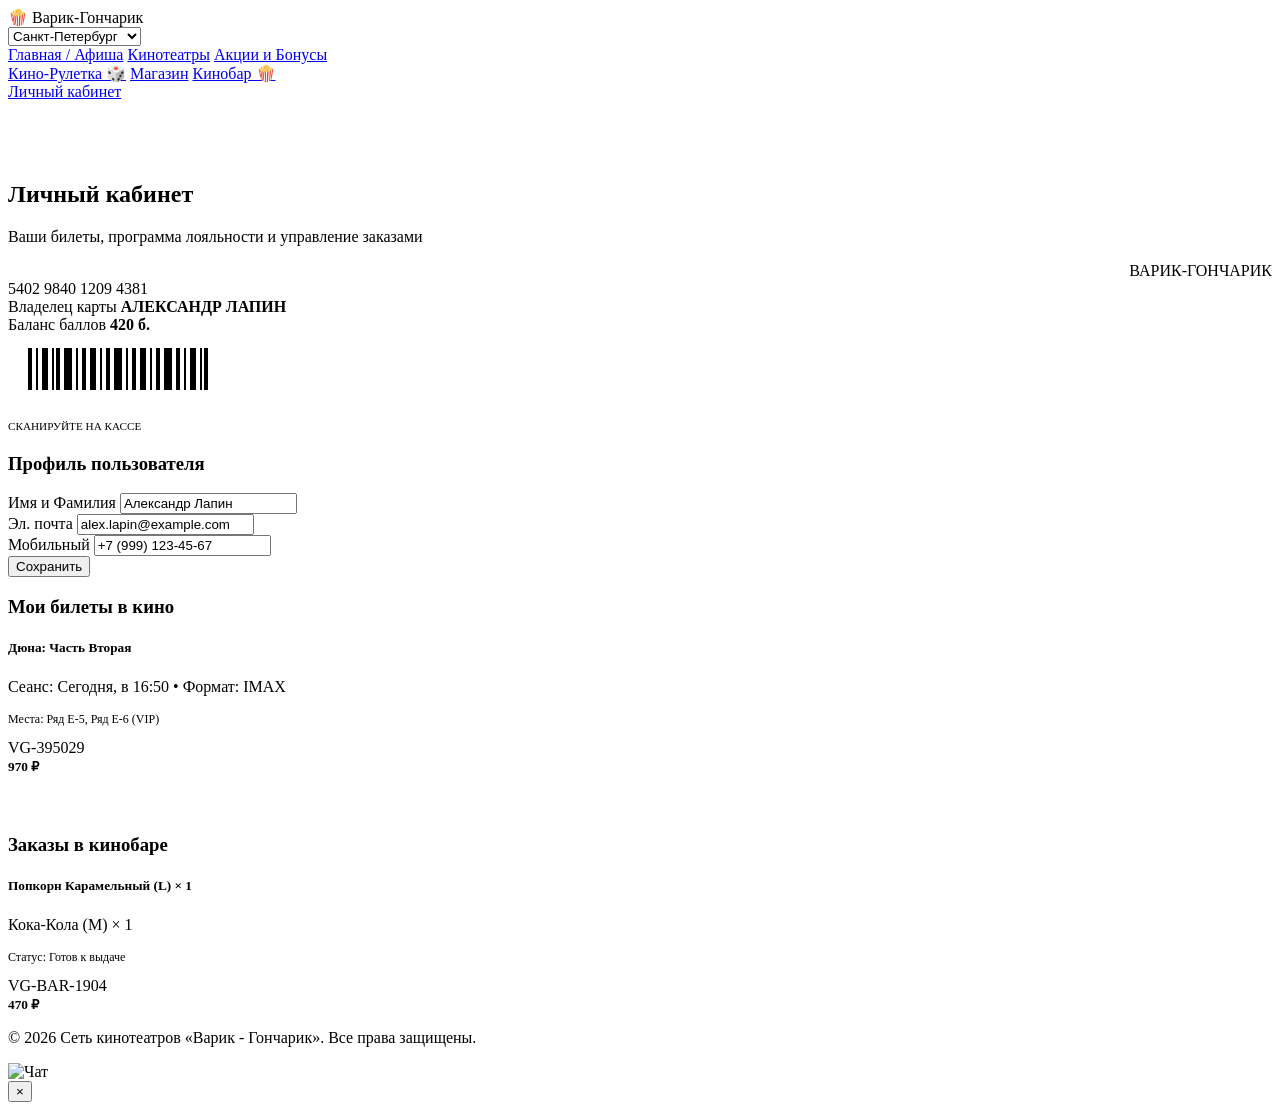
==== account.html @ 38de1945 "Add files via upload" ====
<!DOCTYPE html>
<html lang="ru">
<head>
    <meta charset="UTF-8">
    <meta name="viewport" content="width=device-width, initial-scale=1.0">
    <title>Личный Кабинет | Варик - Гончарик</title>
    <link rel="stylesheet" href="style.css">
</head>
<body>
    <header class="site-header">
        <div class="header-container">
            <div class="brand-block">
                <div class="logo" onclick="window.location.href='index.html'">🍿 Варик-Гончарик</div>
                <div class="city-selector">
                    <select id="citySelect">
                        <option value="spb">Санкт-Петербург</option>
                        <option value="msk">Москва</option>
                        <option value="perm">Пермь</option>
                        <option value="kazan">Казань</option>
                        <option value="krd">Краснодар</option>
                        <option value="sochi">Сочи</option>
                        <option value="nn">Нижний Новгород</option>
                        <option value="vlad">Владивосток</option>
                    </select>
                </div>
            </div>
            <nav class="main-navigation">
                <div class="nav-group base-infrastructure">
                    <a href="index.html" class="nav-link">Главная / Афиша</a>
                    <a href="cinemas.html" class="nav-link">Кинотеатры</a>
                    <a href="bonuses.html" class="nav-link">Акции и Бонусы</a>
                </div>
                <div class="nav-group unique-features">
                    <a href="roulette.html" class="nav-link highlight-link">Кино-Рулетка 🎲</a>
                    <a href="merch.html" class="nav-link">Магазин</a>
                    <a href="kinobar.html" class="nav-link">Кинобар 🍿</a>
                </div>
            </nav>
            <div class="user-profile-block">
                <a href="account.html" class="profile-btn">Личный кабинет</a>
            </div>
        </div>
    </header>

    <main class="content-wrapper" style="margin-top: 80px;">
        <section class="content-section">
            <div class="section-header">
                <h2>Личный кабинет</h2>
                <p>Ваши билеты, программа лояльности и управление заказами</p>
            </div>
            
            <div class="account-layout">
                <!-- Left Column: Loyalty Card and Profile Form -->
                <div class="account-sidebar-block">
                    <!-- 3D Card Loyalty -->
                    <div class="loyalty-card-wrapper" title="Наведите для оборота карты">
                        <div class="loyalty-card-inner">
                            <!-- Card Front -->
                            <div class="loyalty-card-front">
                                <div style="display: flex; justify-content: space-between; align-items: center; width: 100%;">
                                    <div class="loyalty-chip"></div>
                                    <span class="loyalty-brand">ВАРИК-ГОНЧАРИК</span>
                                </div>
                                <div class="loyalty-number">5402 9840 1209 4381</div>
                                <div class="loyalty-footer">
                                    <div class="loyalty-holder">
                                        <span>Владелец карты</span>
                                        <strong id="cardHolderLabel">АЛЕКСАНДР ЛАПИН</strong>
                                    </div>
                                    <div class="loyalty-balance">
                                        <span>Баланс баллов</span>
                                        <strong id="cardPointsLabel">420 б.</strong>
                                    </div>
                                </div>
                            </div>
                            
                            <!-- Card Back -->
                            <div class="loyalty-card-back">
                                <div style="background: white; padding: 10px; border-radius: 8px; margin-bottom: 8px;">
                                    <svg viewBox="0 0 100 25" width="200" height="50" xmlns="http://www.w3.org/2000/svg">
                                        <rect x="0" y="0" width="100" height="25" fill="#fff"/>
                                        <rect x="5" y="2" width="2" height="21" fill="#000"/>
                                        <rect x="9" y="2" width="1" height="21" fill="#000"/>
                                        <rect x="12" y="2" width="3" height="21" fill="#000"/>
                                        <rect x="17" y="2" width="1" height="21" fill="#000"/>
                                        <rect x="19" y="2" width="2" height="21" fill="#000"/>
                                        <rect x="23" y="2" width="4" height="21" fill="#000"/>
                                        <rect x="29" y="2" width="1" height="21" fill="#000"/>
                                        <rect x="32" y="2" width="2" height="21" fill="#000"/>
                                        <rect x="36" y="2" width="3" height="21" fill="#000"/>
                                        <rect x="41" y="2" width="1" height="21" fill="#000"/>
                                        <rect x="44" y="2" width="2" height="21" fill="#000"/>
                                        <rect x="48" y="2" width="4" height="21" fill="#000"/>
                                        <rect x="54" y="2" width="1" height="21" fill="#000"/>
                                        <rect x="57" y="2" width="2" height="21" fill="#000"/>
                                        <rect x="61" y="2" width="3" height="21" fill="#000"/>
                                        <rect x="66" y="2" width="1" height="21" fill="#000"/>
                                        <rect x="69" y="2" width="2" height="21" fill="#000"/>
                                        <rect x="73" y="2" width="4" height="21" fill="#000"/>
                                        <rect x="79" y="2" width="2" height="21" fill="#000"/>
                                        <rect x="83" y="2" width="1" height="21" fill="#000"/>
                                        <rect x="86" y="2" width="3" height="21" fill="#000"/>
                                        <rect x="91" y="2" width="1" height="21" fill="#000"/>
                                        <rect x="93" y="2" width="2" height="21" fill="#000"/>
                                    </svg>
                                </div>
                                <span style="font-size: 0.7rem; color: var(--text-muted); text-transform: uppercase;">Сканируйте на кассе</span>
                            </div>
                        </div>
                    </div>
                    
                    <!-- Profile Card -->
                    <div class="profile-card">
                        <h3>Профиль пользователя</h3>
                        <div class="profile-form-grid" style="grid-template-columns: 1fr;">
                            <div class="form-group">
                                <label for="profileName">Имя и Фамилия</label>
                                <input class="form-input" id="profileName" type="text" value="Александр Лапин">
                            </div>
                            <div class="form-group">
                                <label for="profileEmail">Эл. почта</label>
                                <input class="form-input" id="profileEmail" type="email" value="alex.lapin@example.com">
                            </div>
                            <div class="form-group">
                                <label for="profilePhone">Мобильный</label>
                                <input class="form-input" id="profilePhone" type="tel" value="+7 (999) 123-45-67">
                            </div>
                        </div>
                        <button class="save-profile-btn" id="saveProfileBtn">Сохранить</button>
                    </div>
                </div>
                
                <!-- Right Column: Tickets & Shop Order Histories -->
                <div class="account-details-block" style="display: flex; flex-direction: column; gap: 40px;">
                    <!-- Active Tickets -->
                    <div class="profile-card" style="background: rgba(255,255,255,0.015);">
                        <h3 style="margin-bottom: 20px;">Мои билеты в кино</h3>
                        <div class="tickets-history-section" id="activeTicketsList">
                            <!-- Populated dynamically -->
                        </div>
                    </div>
                    
                    <!-- Kinobar orders -->
                    <div class="profile-card" style="background: rgba(255,255,255,0.015);">
                        <h3 style="margin-bottom: 20px;">Заказы в кинобаре</h3>
                        <div class="tickets-history-section" id="barOrdersList">
                            <!-- Populated dynamically -->
                        </div>
                    </div>
                </div>
            </div>
        </section>
    </main>

    <footer class="site-footer">
        <p>&copy; 2026 Сеть кинотеатров «Варик - Гончарик». Все права защищены.</p>
    </footer>

    <!-- Chat Bot Integration -->
    <script src="https://www.gstatic.com/dialogflow-console/fast/messenger/bootstrap.js?v=1"></script>
    <df-messenger 
        intent="WELCOME" 
        chat-title="ЧатБот" 
        agent-id="ec699caf-f14a-4a44-8a08-49cab484a764" 
        language-code="ru" 
        chat-icon="https://sun9-62.userapi.com/s/v1/ig2/gZJ1_e2h3SiXRsHkasMsDhKUEQqkqydRQeQliSJZga9aO6iUB4YUC7_qcm8vCVs0y1Tn9IdLjDtsP6cTNrMMpt9X.jpg?quality=95&as=32x21,48x32,72x48,108x72,160x107,240x160,360x240,480x320,540x360,640x427,720x480,1080x720,1280x853,1440x960,1536x1024&from=bu&u=0rAYHVJgczhhNqYdIK0Dm8xxPLF6Fa6U0E5RPcapN0k&cs=1536x0">
    </df-messenger>
    <img src="https://sun9-62.userapi.com/s/v1/ig2/gZJ1_e2h3SiXRsHkasMsDhKUEQqkqydRQeQliSJZga9aO6iUB4YUC7_qcm8vCVs0y1Tn9IdLjDtsP6cTNrMMpt9X.jpg?quality=95&as=32x21,48x32,72x48,108x72,160x107,240x160,360x240,480x320,540x360,640x427,720x480,1080x720,1280x853,1440x960,1536x1024&from=bu&u=0rAYHVJgczhhNqYdIK0Dm8xxPLF6Fa6U0E5RPcapN0k&cs=1536x0" 
         class="custom-bot-mascot" 
         onclick="const df = document.querySelector('df-messenger'); if (df.hasAttribute('expand')) { df.removeAttribute('expand'); } else { df.setAttribute('expand', 'true'); }" 
         alt="Чат">
    
    <div class="chat-window-wrapper" id="chatWrapper">
        <button class="chat-close-btn" onclick="document.querySelector('df-messenger').removeAttribute('expand');" title="Закрыть чат">&times;</button>
    </div>

    <script>
        document.addEventListener('DOMContentLoaded', () => {
            const checkExist = setInterval(function() {
                const df = document.querySelector('df-messenger');
                if (df && df.shadowRoot && df.shadowRoot.querySelector('#widgetIcon')) {
                    const style = document.createElement('style');
                    style.innerHTML = '#widgetIcon { display: none !important; }';
                    df.shadowRoot.appendChild(style);
                    clearInterval(checkExist);
                }
            }, 100);
        });
    </script>

    <!-- Scripts -->
    <script src="script.js"></script>
    <script>
        document.addEventListener('DOMContentLoaded', () => {
            // Read saved profile data
            const savedName = localStorage.getItem('profileName');
            const savedEmail = localStorage.getItem('profileEmail');
            const savedPhone = localStorage.getItem('profilePhone');
            
            const nameInput = document.getElementById('profileName');
            const emailInput = document.getElementById('profileEmail');
            const phoneInput = document.getElementById('profilePhone');
            const holderLabel = document.getElementById('cardHolderLabel');
            
            if (savedName) {
                nameInput.value = savedName;
                holderLabel.textContent = savedName.toUpperCase();
            }
            if (savedEmail) emailInput.value = savedEmail;
            if (savedPhone) phoneInput.style.value = savedPhone;
            
            // Save profile details
            document.getElementById('saveProfileBtn').addEventListener('click', () => {
                const name = nameInput.value.trim();
                const email = emailInput.value.trim();
                const phone = phoneInput.value.trim();
                
                if (name === "") return;
                
                localStorage.setItem('profileName', name);
                localStorage.setItem('profileEmail', email);
                localStorage.setItem('profilePhone', phone);
                
                holderLabel.textContent = name.toUpperCase();
                
                // Show floating popup notification
                alert('Профиль успешно обновлен!');
            });
            
            // Render Purchase History
            renderHistoryLists();
        });
        
        function renderHistoryLists() {
            const ticketList = document.getElementById('activeTicketsList');
            const barList = document.getElementById('barOrdersList');
            
            // 1. Render Tickets
            let userTickets = JSON.parse(localStorage.getItem('userTickets') || '[]');
            
            // Mock entry if history is empty
            if (userTickets.length === 0) {
                ticketList.innerHTML = `
                    <div class="history-item">
                        <div class="history-movie-details">
                            <h5>Дюна: Часть Вторая</h5>
                            <p>Сеанс: Сегодня, в 16:50 • Формат: IMAX</p>
                            <p style="font-size: 0.75rem; margin-top: 4px;">Места: Ряд E-5, Ряд E-6 (VIP)</p>
                        </div>
                        <div class="history-ticket-code">
                            <span>VG-395029</span><br>
                            <small style="font-weight: 700; color: var(--neon-yellow);">970 ₽</small>
                        </div>
                    </div>
                `;
            } else {
                ticketList.innerHTML = userTickets.map(t => `
                    <div class="history-item">
                        <div class="history-movie-details">
                            <h5>${t.movieTitle}</h5>
                            <p>Сеанс: ${t.date}, в ${t.time}</p>
                            <p style="font-size: 0.75rem; margin-top: 4px;">Места: ${t.seats}</p>
                        </div>
                        <div class="history-ticket-code">
                            <span>${t.code}</span><br>
                            <small style="font-weight: 700; color: var(--neon-yellow);">${t.price} ₽</small>
                        </div>
                    </div>
                `).join('');
            }
            
            // 2. Render Bar Orders
            let userOrders = JSON.parse(localStorage.getItem('userOrders') || '[]');
            
            // Mock entry if history is empty
            if (userOrders.length === 0) {
                barList.innerHTML = `
                    <div class="history-item">
                        <div class="history-movie-details">
                            <h5>Попкорн Карамельный (L) × 1</h5>
                            <p>Кока-Кола (M) × 1</p>
                            <p style="font-size: 0.75rem; color: var(--neon-cyan); margin-top: 4px;">Статус: Готов к выдаче</p>
                        </div>
                        <div class="history-ticket-code">
                            <span>VG-BAR-1904</span><br>
                            <small style="font-weight: 700; color: var(--neon-yellow);">470 ₽</small>
                        </div>
                    </div>
                `;
            } else {
                barList.innerHTML = userOrders.map(o => `
                    <div class="history-item">
                        <div class="history-movie-details">
                            <h5>${o.summary}</h5>
                            <p style="font-size: 0.75rem; color: var(--neon-cyan); margin-top: 4px;">Статус: Готов к выдаче</p>
                        </div>
                        <div class="history-ticket-code">
                            <span>${o.code}</span><br>
                            <small style="font-weight: 700; color: var(--neon-yellow);">${o.price} ₽</small>
                        </div>
                    </div>
                `).join('');
            }
            
            // Update points label based on spent history
            let totalSpent = 0;
            userTickets.forEach(t => totalSpent += t.price);
            userOrders.forEach(o => totalSpent += o.price);
            
            // Standard points calculation: 10% of purchases + base 420 points
            const balance = 420 + Math.floor(totalSpent * 0.1);
            document.getElementById('cardPointsLabel').textContent = `${balance} б.`;
        }
    </script>
</body>
</html>
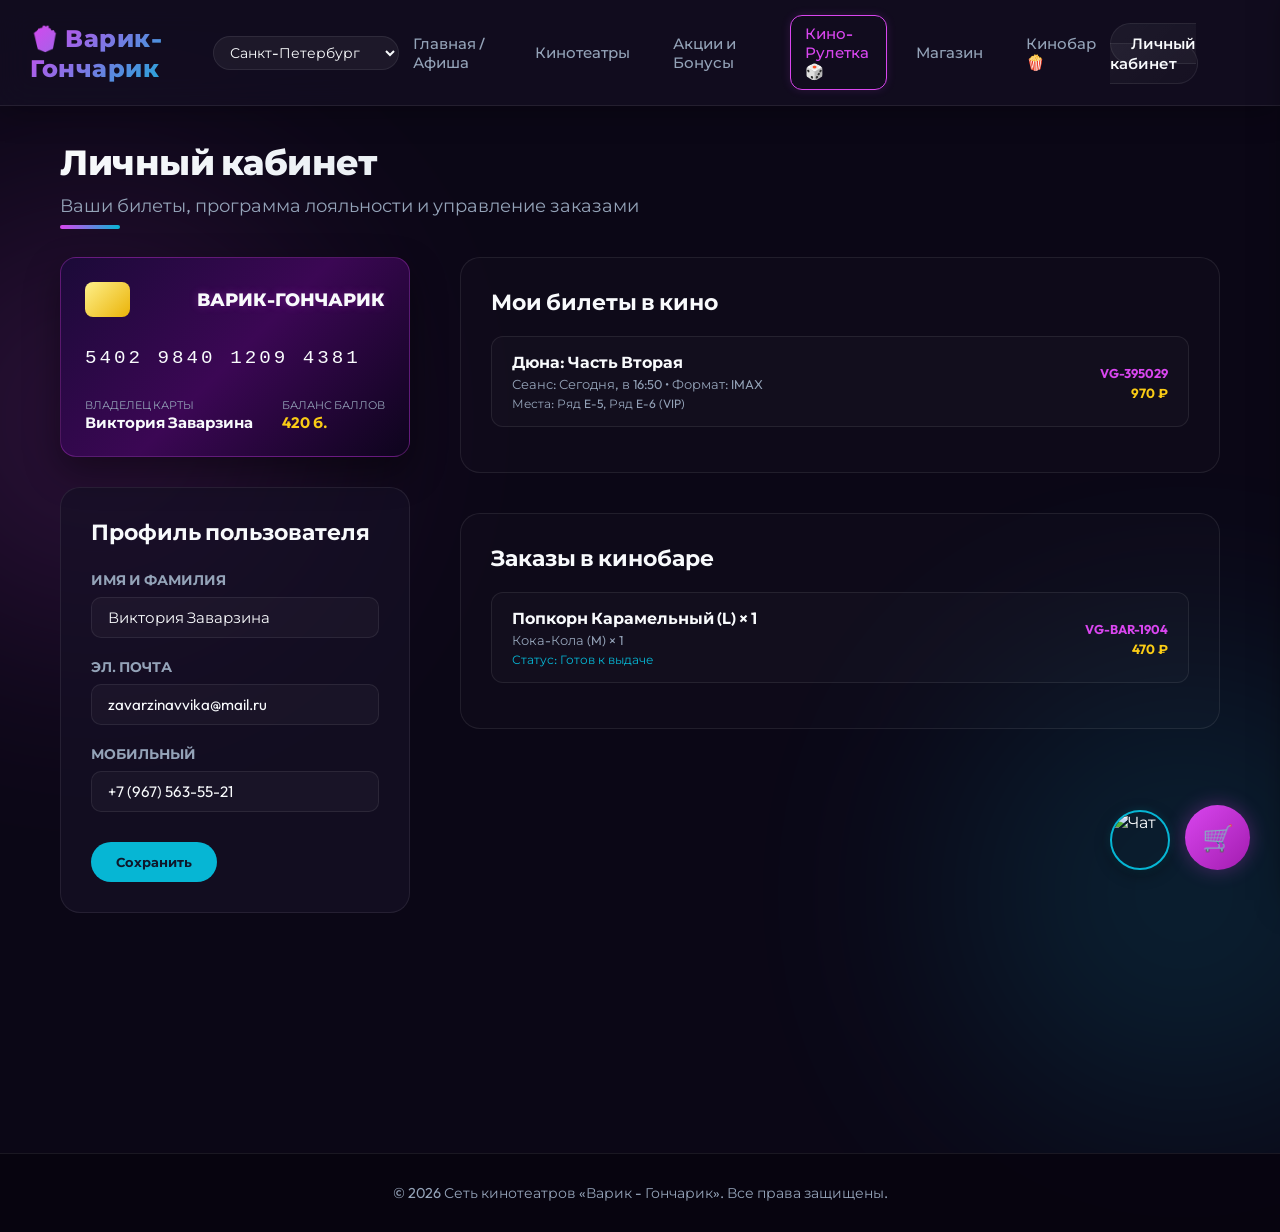
==== commit 9a7f81d3: "Update account.html" ====
--- a/account.html
+++ b/account.html
@@ -65,7 +65,7 @@
                                 <div class="loyalty-footer">
                                     <div class="loyalty-holder">
                                         <span>Владелец карты</span>
-                                        <strong id="cardHolderLabel">АЛЕКСАНДР ЛАПИН</strong>
+                                        <strong id="cardHolderLabel">Виктория Заварзина</strong>
                                     </div>
                                     <div class="loyalty-balance">
                                         <span>Баланс баллов</span>
@@ -115,15 +115,15 @@
                         <div class="profile-form-grid" style="grid-template-columns: 1fr;">
                             <div class="form-group">
                                 <label for="profileName">Имя и Фамилия</label>
-                                <input class="form-input" id="profileName" type="text" value="Александр Лапин">
+                                <input class="form-input" id="profileName" type="text" value="Виктория Заварзина">
                             </div>
                             <div class="form-group">
                                 <label for="profileEmail">Эл. почта</label>
-                                <input class="form-input" id="profileEmail" type="email" value="alex.lapin@example.com">
+                                <input class="form-input" id="profileEmail" type="email" value="zavarzinavvika@mail.ru">
                             </div>
                             <div class="form-group">
                                 <label for="profilePhone">Мобильный</label>
-                                <input class="form-input" id="profilePhone" type="tel" value="+7 (999) 123-45-67">
+                                <input class="form-input" id="profilePhone" type="tel" value="+7 (967) 563-55-21">
                             </div>
                         </div>
                         <button class="save-profile-btn" id="saveProfileBtn">Сохранить</button>
--- a/style.css
+++ b/style.css
@@ -0,0 +1,1996 @@
+/* 
+   «Варик - Гончарик» Cinema Network
+   Premium Dark-Neon Glassmorphic Design System (2026)
+*/
+
+@import url('https://fonts.googleapis.com/css2?family=Montserrat:wght@300;400;500;600;700;800&family=Outfit:wght@300;400;500;600;700;800&display=swap');
+
+:root {
+    /* Color Palette */
+    --bg-deep: #0b0716;
+    --bg-card: rgba(22, 17, 38, 0.7);
+    --bg-glass: rgba(22, 17, 38, 0.6);
+    --border-glass: rgba(255, 255, 255, 0.08);
+    --border-active: rgba(217, 70, 239, 0.4);
+    
+    --neon-pink: #d946ef;
+    --neon-yellow: #facc15;
+    --neon-cyan: #06b6d4;
+    --neon-glow-pink: rgba(217, 70, 239, 0.3);
+    --neon-glow-cyan: rgba(6, 182, 212, 0.3);
+    
+    --text-primary: #f8fafc;
+    --text-muted: #94a3b8;
+    --text-dark: #0f172a;
+    
+    /* Transitions */
+    --transition-smooth: all 0.35s cubic-bezier(0.4, 0, 0.2, 1);
+}
+
+/* Base resets & scrollbar */
+* {
+    margin: 0;
+    padding: 0;
+    box-sizing: border-box;
+    font-family: 'Outfit', 'Montserrat', sans-serif;
+    -webkit-font-smoothing: antialiased;
+}
+
+body {
+    background-color: var(--bg-deep);
+    color: var(--text-primary);
+    overflow-x: hidden;
+    min-height: 100vh;
+    position: relative;
+}
+
+/* Floating neon ambient circles */
+body::before, body::after {
+    content: '';
+    position: absolute;
+    width: 35vw;
+    height: 35vw;
+    border-radius: 50%;
+    filter: blur(120px);
+    z-index: -1;
+    pointer-events: none;
+    opacity: 0.15;
+    animation: floatGlow 15s ease-in-out infinite alternate;
+}
+
+body::before {
+    top: 10%;
+    left: -10%;
+    background: var(--neon-pink);
+}
+
+body::after {
+    bottom: 10%;
+    right: -10%;
+    background: var(--neon-cyan);
+    animation-delay: -5s;
+}
+
+@keyframes floatGlow {
+    0% { transform: translate(0, 0) scale(1); }
+    100% { transform: translate(3vw, 5vh) scale(1.1); }
+}
+
+/* Custom Scrollbar */
+::-webkit-scrollbar {
+    width: 8px;
+    height: 8px;
+}
+::-webkit-scrollbar-track {
+    background: var(--bg-deep);
+}
+::-webkit-scrollbar-thumb {
+    background: rgba(217, 70, 239, 0.2);
+    border-radius: 4px;
+    border: 2px solid var(--bg-deep);
+}
+::-webkit-scrollbar-thumb:hover {
+    background: var(--neon-pink);
+}
+
+/* Header & Navigation */
+.site-header {
+    position: fixed;
+    top: 0;
+    left: 0;
+    width: 100%;
+    z-index: 1000;
+    background: var(--bg-glass);
+    backdrop-filter: blur(16px);
+    -webkit-backdrop-filter: blur(16px);
+    border-bottom: 1px solid var(--border-glass);
+    box-shadow: 0 4px 30px rgba(0, 0, 0, 0.3);
+}
+
+.header-container {
+    max-width: 1300px;
+    margin: 0 auto;
+    padding: 15px 30px;
+    display: flex;
+    justify-content: space-between;
+    align-items: center;
+}
+
+.brand-block {
+    display: flex;
+    align-items: center;
+    gap: 20px;
+}
+
+.logo {
+    font-size: 1.5rem;
+    font-weight: 800;
+    letter-spacing: 0.5px;
+    background: linear-gradient(135deg, var(--neon-pink), var(--neon-cyan));
+    -webkit-background-clip: text;
+    -webkit-text-fill-color: transparent;
+    cursor: pointer;
+    display: flex;
+    align-items: center;
+    gap: 8px;
+}
+
+.city-selector select {
+    background: rgba(255, 255, 255, 0.05);
+    border: 1px solid var(--border-glass);
+    color: var(--text-primary);
+    padding: 6px 12px;
+    border-radius: 20px;
+    outline: none;
+    font-size: 0.9rem;
+    cursor: pointer;
+    transition: var(--transition-smooth);
+}
+
+.city-selector select:hover, .city-selector select:focus {
+    border-color: var(--neon-pink);
+    background: rgba(255, 255, 255, 0.1);
+}
+
+.main-navigation {
+    display: flex;
+    gap: 25px;
+    align-items: center;
+}
+
+.nav-group {
+    display: flex;
+    gap: 15px;
+}
+
+.nav-link {
+    color: var(--text-muted);
+    text-decoration: none;
+    font-size: 0.95rem;
+    font-weight: 500;
+    padding: 8px 14px;
+    border-radius: 12px;
+    transition: var(--transition-smooth);
+    display: flex;
+    align-items: center;
+    gap: 6px;
+}
+
+.nav-link:hover, .nav-link.active {
+    color: var(--text-primary);
+    background: rgba(255, 255, 255, 0.05);
+}
+
+.nav-link.active {
+    border-bottom: 2px solid var(--neon-pink);
+    border-radius: 12px 12px 0 0;
+    background: rgba(217, 70, 239, 0.05);
+}
+
+.highlight-link {
+    border: 1px solid var(--neon-pink);
+    color: var(--neon-pink);
+    box-shadow: 0 0 10px rgba(217, 70, 239, 0.15);
+}
+
+.highlight-link:hover {
+    background: var(--neon-pink) !important;
+    color: var(--text-dark) !important;
+    box-shadow: 0 0 20px var(--neon-glow-pink);
+    transform: translateY(-2px);
+}
+
+.profile-btn {
+    background: linear-gradient(135deg, rgba(255, 255, 255, 0.05), rgba(255, 255, 255, 0.02));
+    border: 1px solid var(--border-glass);
+    color: var(--text-primary);
+    text-decoration: none;
+    font-size: 0.95rem;
+    font-weight: 600;
+    padding: 10px 20px;
+    border-radius: 30px;
+    transition: var(--transition-smooth);
+}
+
+.profile-btn:hover {
+    border-color: var(--neon-cyan);
+    box-shadow: 0 0 15px var(--neon-glow-cyan);
+    background: rgba(6, 182, 212, 0.05);
+    transform: translateY(-2px);
+}
+
+/* Burger menu for Mobile */
+.burger-menu-btn {
+    display: none;
+    flex-direction: column;
+    gap: 6px;
+    background: none;
+    border: none;
+    cursor: pointer;
+    z-index: 1001;
+}
+
+.burger-menu-btn span {
+    width: 25px;
+    height: 2px;
+    background-color: var(--text-primary);
+    transition: var(--transition-smooth);
+}
+
+/* Hero cover section */
+.site-cover {
+    height: 70vh;
+    min-height: 500px;
+    background: linear-gradient(180deg, rgba(11, 7, 22, 0.2) 0%, var(--bg-deep) 100%), 
+                url('https://images.unsplash.com/photo-1536440136628-849c177e76a1?q=80&w=2025&auto=format&fit=crop') no-repeat center/cover;
+    display: flex;
+    align-items: center;
+    justify-content: center;
+    position: relative;
+    margin-top: 70px;
+    overflow: hidden;
+}
+
+.cover-overlay {
+    width: 100%;
+    height: 100%;
+    background: radial-gradient(circle at center, rgba(11, 7, 22, 0.1) 0%, rgba(11, 7, 22, 0.85) 100%);
+    display: flex;
+    align-items: center;
+    justify-content: center;
+    text-align: center;
+    padding: 0 20px;
+}
+
+.cover-text-container {
+    max-width: 800px;
+    z-index: 2;
+    animation: fadeInUp 1s ease-out;
+}
+
+.cover-text-container .hero-subtitle {
+    font-size: 1.4rem;
+    color: #cbd5e1;
+    margin-bottom: 35px;
+    line-height: 1.6;
+    font-weight: 300;
+    text-shadow: 0 2px 10px rgba(0,0,0,0.5);
+}
+
+.cover-buttons {
+    display: flex;
+    justify-content: center;
+    gap: 20px;
+    flex-wrap: wrap;
+}
+
+.action-btn {
+    text-decoration: none;
+    font-size: 1rem;
+    font-weight: 700;
+    padding: 15px 35px;
+    border-radius: 40px;
+    transition: var(--transition-smooth);
+    text-transform: uppercase;
+    letter-spacing: 1px;
+}
+
+.action-btn.primary {
+    background: linear-gradient(135deg, var(--neon-pink), #a21caf);
+    color: var(--text-primary);
+    box-shadow: 0 0 20px var(--neon-glow-pink);
+}
+
+.action-btn.primary:hover {
+    box-shadow: 0 0 30px var(--neon-pink);
+    transform: translateY(-3px) scale(1.02);
+}
+
+.action-btn.secondary {
+    background: transparent;
+    border: 2px solid var(--neon-cyan);
+    color: var(--neon-cyan);
+    box-shadow: 0 0 10px var(--neon-glow-cyan);
+}
+
+.action-btn.secondary:hover {
+    background: var(--neon-cyan);
+    color: var(--text-dark);
+    box-shadow: 0 0 25px var(--neon-cyan);
+    transform: translateY(-3px) scale(1.02);
+}
+
+@keyframes fadeInUp {
+    from { opacity: 0; transform: translateY(30px); }
+    to { opacity: 1; transform: translateY(0); }
+}
+
+/* Content wrappers */
+.content-wrapper {
+    max-width: 1200px;
+    margin: 0 auto;
+    padding: 60px 20px;
+}
+
+.content-section {
+    margin-bottom: 80px;
+}
+
+.section-header {
+    margin-bottom: 40px;
+    position: relative;
+}
+
+.section-header h2 {
+    font-size: 2.2rem;
+    font-weight: 800;
+    letter-spacing: -0.5px;
+    margin-bottom: 10px;
+    background: linear-gradient(135deg, var(--text-primary), #cbd5e1);
+    -webkit-background-clip: text;
+    -webkit-text-fill-color: transparent;
+}
+
+.section-header p {
+    color: var(--text-muted);
+    font-size: 1.1rem;
+}
+
+.section-header::after {
+    content: '';
+    position: absolute;
+    bottom: -12px;
+    left: 0;
+    width: 60px;
+    height: 4px;
+    background: linear-gradient(90deg, var(--neon-pink), var(--neon-cyan));
+    border-radius: 2px;
+}
+
+/* Movie filters & board */
+.filters-container {
+    display: flex;
+    justify-content: space-between;
+    align-items: center;
+    margin-bottom: 35px;
+    gap: 20px;
+    flex-wrap: wrap;
+}
+
+.tab-group, .genre-filters {
+    display: flex;
+    gap: 10px;
+    flex-wrap: wrap;
+}
+
+.tab-btn, .genre-btn {
+    background: var(--bg-card);
+    border: 1px solid var(--border-glass);
+    color: var(--text-muted);
+    padding: 10px 20px;
+    border-radius: 30px;
+    cursor: pointer;
+    font-size: 0.95rem;
+    font-weight: 600;
+    transition: var(--transition-smooth);
+}
+
+.tab-btn:hover, .genre-btn:hover {
+    border-color: rgba(255, 255, 255, 0.2);
+    color: var(--text-primary);
+}
+
+.tab-btn.active {
+    background: linear-gradient(135deg, rgba(217, 70, 239, 0.15), rgba(6, 182, 212, 0.15));
+    border-color: var(--neon-pink);
+    color: var(--neon-pink);
+    box-shadow: 0 0 15px rgba(217, 70, 239, 0.15);
+}
+
+.genre-btn.active {
+    background: var(--neon-cyan);
+    border-color: var(--neon-cyan);
+    color: var(--text-dark);
+    box-shadow: 0 0 15px var(--neon-glow-cyan);
+}
+
+/* Movie Board Grid */
+.movies-grid {
+    display: grid;
+    grid-template-columns: repeat(auto-fill, minmax(280px, 1fr));
+    gap: 30px;
+}
+
+.movie-card {
+    background: var(--bg-card);
+    border: 1px solid var(--border-glass);
+    border-radius: 20px;
+    overflow: hidden;
+    transition: var(--transition-smooth);
+    display: flex;
+    flex-direction: column;
+    position: relative;
+}
+
+.movie-card:hover {
+    transform: translateY(-8px);
+    border-color: var(--border-active);
+    box-shadow: 0 12px 30px rgba(217, 70, 239, 0.15);
+}
+
+.movie-poster-wrap {
+    width: 100%;
+    height: 380px;
+    position: relative;
+    overflow: hidden;
+}
+
+.movie-poster {
+    width: 100%;
+    height: 100%;
+    object-fit: cover;
+    transition: var(--transition-smooth);
+}
+
+.movie-card:hover .movie-poster {
+    transform: scale(1.06);
+}
+
+.movie-rating {
+    position: absolute;
+    top: 15px;
+    left: 15px;
+    background: rgba(11, 7, 22, 0.85);
+    border: 1px solid var(--neon-yellow);
+    box-shadow: 0 0 10px rgba(250, 204, 21, 0.3);
+    padding: 4px 10px;
+    border-radius: 8px;
+    font-weight: 700;
+    color: var(--neon-yellow);
+    font-size: 0.9rem;
+    display: flex;
+    align-items: center;
+    gap: 4px;
+}
+
+.movie-duration {
+    position: absolute;
+    bottom: 15px;
+    right: 15px;
+    background: rgba(11, 7, 22, 0.7);
+    backdrop-filter: blur(4px);
+    -webkit-backdrop-filter: blur(4px);
+    padding: 4px 10px;
+    border-radius: 8px;
+    font-size: 0.8rem;
+    font-weight: 600;
+    color: #e2e8f0;
+}
+
+.movie-info {
+    padding: 20px;
+    flex-grow: 1;
+    display: flex;
+    flex-direction: column;
+}
+
+.movie-genres {
+    display: flex;
+    gap: 6px;
+    flex-wrap: wrap;
+    margin-bottom: 12px;
+}
+
+.genre-tag {
+    font-size: 0.75rem;
+    font-weight: 700;
+    color: var(--neon-cyan);
+    background: rgba(6, 182, 212, 0.1);
+    padding: 3px 8px;
+    border-radius: 6px;
+    text-transform: uppercase;
+}
+
+.movie-title {
+    font-size: 1.25rem;
+    font-weight: 700;
+    margin-bottom: 8px;
+    line-height: 1.3;
+}
+
+.movie-desc {
+    font-size: 0.9rem;
+    color: var(--text-muted);
+    line-height: 1.4;
+    margin-bottom: 20px;
+    display: -webkit-box;
+    -webkit-line-clamp: 2;
+    -webkit-box-orient: vertical;
+    overflow: hidden;
+}
+
+.movie-showtimes-label {
+    font-size: 0.85rem;
+    font-weight: 700;
+    text-transform: uppercase;
+    color: #cbd5e1;
+    margin-bottom: 10px;
+    display: block;
+}
+
+.movie-showtimes-row {
+    display: flex;
+    align-items: center;
+    gap: 4px;
+    flex-wrap: wrap;
+    background: rgba(255, 255, 255, 0.02);
+    border: 1px solid var(--border-glass);
+    border-radius: 12px;
+    padding: 8px 12px;
+    margin-top: auto;
+    justify-content: space-between;
+}
+
+.showtime-item-btn {
+    background: transparent;
+    border: none;
+    color: var(--text-primary);
+    cursor: pointer;
+    font-size: 0.85rem;
+    font-weight: 500;
+    display: flex;
+    align-items: center;
+    gap: 4px;
+    padding: 4px 6px;
+    border-radius: 8px;
+    transition: var(--transition-smooth);
+}
+
+.showtime-item-btn:hover {
+    background: rgba(255, 255, 255, 0.08);
+    transform: translateY(-2px);
+    box-shadow: 0 0 10px rgba(6, 182, 212, 0.2);
+}
+
+.showtime-item-btn .time-emoji {
+    font-size: 1rem;
+}
+
+.showtime-item-btn .time-value {
+    font-weight: 700;
+    color: var(--text-primary);
+}
+
+.showtime-item-btn .price-value {
+    color: var(--neon-cyan);
+    font-size: 0.75rem;
+    font-weight: 600;
+}
+
+.showtimes-divider {
+    color: rgba(255, 255, 255, 0.15);
+    font-weight: 300;
+    font-size: 1rem;
+    pointer-events: none;
+}
+
+.movie-hall-tag {
+    font-size: 0.95rem;
+    color: var(--text-muted);
+    font-weight: 400;
+    margin-left: 6px;
+}
+
+.schedule-cta {
+    grid-column: 1 / -1;
+    text-align: center;
+    margin-top: 30px;
+    padding: 24px;
+    background: radial-gradient(circle at center, rgba(217, 70, 239, 0.05), rgba(6, 182, 212, 0.05));
+    border: 1px solid var(--border-glass);
+    border-radius: 20px;
+    backdrop-filter: blur(10px);
+    -webkit-backdrop-filter: blur(10px);
+    display: flex;
+    flex-direction: column;
+    align-items: center;
+    gap: 15px;
+    box-shadow: 0 8px 32px rgba(0, 0, 0, 0.25);
+}
+
+.schedule-cta p {
+    color: var(--text-muted);
+    font-size: 0.95rem;
+    max-width: 600px;
+    line-height: 1.5;
+    margin: 0;
+}
+
+/* Modals */
+.modal-overlay {
+    position: fixed;
+    top: 0;
+    left: 0;
+    width: 100vw;
+    height: 100vh;
+    background: rgba(11, 7, 22, 0.85);
+    backdrop-filter: blur(8px);
+    -webkit-backdrop-filter: blur(8px);
+    z-index: 2000;
+    display: flex;
+    align-items: center;
+    justify-content: center;
+    opacity: 0;
+    pointer-events: none;
+    transition: opacity 0.3s ease;
+    padding: 20px;
+}
+
+.modal-overlay.active {
+    opacity: 1;
+    pointer-events: all;
+}
+
+.modal-card {
+    background: var(--bg-card);
+    border: 1px solid var(--border-glass);
+    border-radius: 24px;
+    width: 100%;
+    max-width: 750px;
+    box-shadow: 0 20px 50px rgba(0, 0, 0, 0.6);
+    overflow: hidden;
+    transform: translateY(30px);
+    transition: transform 0.4s cubic-bezier(0.34, 1.56, 0.64, 1);
+}
+
+.modal-overlay.active .modal-card {
+    transform: translateY(0);
+}
+
+.modal-header {
+    padding: 20px 25px;
+    border-bottom: 1px solid var(--border-glass);
+    display: flex;
+    justify-content: space-between;
+    align-items: center;
+}
+
+.modal-header h3 {
+    font-size: 1.4rem;
+    font-weight: 700;
+}
+
+.modal-close-btn {
+    background: none;
+    border: none;
+    color: var(--text-muted);
+    font-size: 1.8rem;
+    cursor: pointer;
+    transition: var(--transition-smooth);
+    line-height: 1;
+}
+
+.modal-close-btn:hover {
+    color: var(--neon-pink);
+}
+
+.modal-body {
+    padding: 25px;
+}
+
+/* Seat Selection specific styles */
+.seating-screen-container {
+    width: 100%;
+    margin-bottom: 35px;
+    display: flex;
+    flex-direction: column;
+    align-items: center;
+}
+
+.seating-screen {
+    width: 80%;
+    height: 8px;
+    background: linear-gradient(90deg, transparent, var(--neon-cyan), transparent);
+    box-shadow: 0 4px 15px var(--neon-glow-cyan);
+    border-radius: 50%;
+    margin-bottom: 10px;
+}
+
+.seating-screen-label {
+    font-size: 0.75rem;
+    color: var(--text-muted);
+    text-transform: uppercase;
+    letter-spacing: 2px;
+}
+
+.seats-grid {
+    display: flex;
+    flex-direction: column;
+    gap: 8px;
+    align-items: center;
+    margin-bottom: 30px;
+}
+
+.seat-row {
+    display: flex;
+    gap: 8px;
+}
+
+.seat-row-label {
+    width: 20px;
+    display: flex;
+    align-items: center;
+    justify-content: center;
+    font-size: 0.75rem;
+    font-weight: 700;
+    color: var(--text-muted);
+}
+
+.seat {
+    width: 26px;
+    height: 26px;
+    border-radius: 6px;
+    background: rgba(255, 255, 255, 0.1);
+    border: 1px solid rgba(255, 255, 255, 0.05);
+    cursor: pointer;
+    transition: var(--transition-smooth);
+}
+
+.seat:hover:not(.occupied) {
+    background: rgba(255, 255, 255, 0.25);
+    transform: scale(1.1);
+}
+
+.seat.occupied {
+    background: rgba(255, 255, 255, 0.03);
+    border-color: rgba(255, 255, 255, 0.02);
+    color: transparent;
+    cursor: not-allowed;
+    position: relative;
+}
+
+.seat.occupied::after {
+    content: '×';
+    position: absolute;
+    top: 50%;
+    left: 50%;
+    transform: translate(-50%, -50%);
+    color: rgba(255, 255, 255, 0.2);
+    font-size: 0.8rem;
+}
+
+.seat.vip {
+    border-color: var(--neon-yellow);
+    background: rgba(250, 204, 21, 0.05);
+    box-shadow: 0 0 5px rgba(250, 204, 21, 0.1);
+}
+
+.seat.vip:hover:not(.occupied) {
+    background: rgba(250, 204, 21, 0.3);
+}
+
+.seat.selected {
+    background: var(--neon-pink) !important;
+    border-color: var(--neon-pink) !important;
+    box-shadow: 0 0 10px var(--neon-glow-pink);
+    transform: scale(1.1);
+}
+
+.seating-legend {
+    display: flex;
+    justify-content: center;
+    gap: 25px;
+    margin-bottom: 30px;
+    flex-wrap: wrap;
+}
+
+.legend-item {
+    display: flex;
+    align-items: center;
+    gap: 8px;
+    font-size: 0.85rem;
+    color: var(--text-muted);
+}
+
+.legend-item .seat {
+    cursor: default;
+    width: 18px;
+    height: 18px;
+}
+
+.seating-summary-card {
+    background: rgba(255, 255, 255, 0.03);
+    border: 1px solid var(--border-glass);
+    border-radius: 16px;
+    padding: 18px 24px;
+    display: flex;
+    justify-content: space-between;
+    align-items: center;
+}
+
+.summary-info h4 {
+    font-size: 0.85rem;
+    text-transform: uppercase;
+    color: var(--text-muted);
+    margin-bottom: 4px;
+}
+
+.summary-info .selected-seats-list {
+    font-size: 1.1rem;
+    font-weight: 700;
+}
+
+.summary-price {
+    text-align: right;
+}
+
+.summary-price span {
+    font-size: 1.3rem;
+    font-weight: 800;
+    color: var(--neon-cyan);
+}
+
+.book-ticket-btn {
+    background: linear-gradient(135deg, var(--neon-pink), #a21caf);
+    border: none;
+    color: var(--text-primary);
+    padding: 12px 28px;
+    border-radius: 30px;
+    font-weight: 700;
+    cursor: pointer;
+    transition: var(--transition-smooth);
+    box-shadow: 0 4px 15px var(--neon-glow-pink);
+}
+
+.book-ticket-btn:hover:not(:disabled) {
+    transform: translateY(-2px);
+    box-shadow: 0 6px 20px var(--neon-pink);
+}
+
+.book-ticket-btn:disabled {
+    opacity: 0.5;
+    cursor: not-allowed;
+    box-shadow: none;
+}
+
+/* Success Ticket Booking Modal */
+.ticket-success-wrap {
+    display: flex;
+    flex-direction: column;
+    align-items: center;
+    text-align: center;
+    padding: 20px 0;
+}
+
+.success-icon-anim {
+    font-size: 3.5rem;
+    margin-bottom: 20px;
+    animation: popScale 0.5s cubic-bezier(0.175, 0.885, 0.32, 1.275);
+}
+
+.ticket-visual-card {
+    background: radial-gradient(circle at 0% 50%, transparent 12px, rgba(255, 255, 255, 0.03) 13px),
+                radial-gradient(circle at 100% 50%, transparent 12px, rgba(255, 255, 255, 0.03) 13px);
+    background-color: #17122b;
+    border: 1px solid var(--border-glass);
+    border-radius: 16px;
+    width: 320px;
+    padding: 24px;
+    margin: 25px auto;
+    position: relative;
+    box-shadow: 0 10px 25px rgba(0,0,0,0.4);
+}
+
+.ticket-visual-card::after {
+    content: '';
+    position: absolute;
+    top: 50%;
+    left: 20px;
+    right: 20px;
+    height: 1px;
+    border-bottom: 2px dashed rgba(255, 255, 255, 0.1);
+}
+
+.ticket-title {
+    font-size: 1.15rem;
+    font-weight: 700;
+    margin-bottom: 12px;
+    color: var(--text-primary);
+}
+
+.ticket-info-grid {
+    display: grid;
+    grid-template-columns: 1fr 1fr;
+    gap: 15px;
+    margin-bottom: 25px;
+    font-size: 0.85rem;
+    text-align: left;
+}
+
+.ticket-info-grid span {
+    color: var(--text-muted);
+    display: block;
+    font-size: 0.75rem;
+}
+
+.ticket-info-grid strong {
+    font-size: 0.9rem;
+    color: var(--text-primary);
+}
+
+.ticket-qr {
+    margin-top: 20px;
+    width: 140px;
+    height: 140px;
+    background: white;
+    padding: 8px;
+    border-radius: 12px;
+    display: inline-block;
+}
+
+.ticket-qr svg, .ticket-qr img {
+    width: 100%;
+    height: 100%;
+}
+
+@keyframes popScale {
+    0% { transform: scale(0.5); opacity: 0; }
+    100% { transform: scale(1); opacity: 1; }
+}
+
+/* Movie Roulette Layout */
+.roulette-container {
+    display: grid;
+    grid-template-columns: 1.2fr 1fr;
+    gap: 50px;
+    align-items: center;
+    padding: 40px 0;
+}
+
+.roulette-visual-area {
+    display: flex;
+    justify-content: center;
+    position: relative;
+}
+
+.wheel-outer {
+    width: 450px;
+    height: 450px;
+    border-radius: 50%;
+    background: radial-gradient(circle, #25184a 40%, #110924 100%);
+    border: 15px solid #1c1438;
+    box-shadow: 0 0 40px rgba(0, 0, 0, 0.6), 
+                0 0 20px var(--neon-glow-pink), 
+                inset 0 0 20px rgba(0,0,0,0.8);
+    position: relative;
+    display: flex;
+    align-items: center;
+    justify-content: center;
+    overflow: hidden;
+}
+
+.wheel-outer::before {
+    content: '';
+    position: absolute;
+    width: 100%;
+    height: 100%;
+    border-radius: 50%;
+    border: 3px solid var(--neon-pink);
+    box-shadow: 0 0 15px var(--neon-pink);
+    pointer-events: none;
+    z-index: 5;
+}
+
+.wheel-canvas {
+    width: 100%;
+    height: 100%;
+    border-radius: 50%;
+    transition: transform 6s cubic-bezier(0.15, 0.95, 0.3, 1);
+    transform: rotate(0deg);
+}
+
+.wheel-center-pin {
+    position: absolute;
+    width: 60px;
+    height: 60px;
+    border-radius: 50%;
+    background: linear-gradient(135deg, var(--neon-pink), var(--neon-cyan));
+    z-index: 10;
+    box-shadow: 0 0 20px rgba(0, 0, 0, 0.8), 0 0 15px var(--neon-pink);
+    display: flex;
+    align-items: center;
+    justify-content: center;
+    font-size: 1.3rem;
+}
+
+.wheel-pointer {
+    position: absolute;
+    top: -15px;
+    left: 50%;
+    transform: translateX(-50%);
+    width: 0;
+    height: 0;
+    border-left: 20px solid transparent;
+    border-right: 20px solid transparent;
+    border-top: 30px solid var(--neon-yellow);
+    filter: drop-shadow(0 0 8px var(--neon-yellow));
+    z-index: 12;
+}
+
+.roulette-controls {
+    background: var(--bg-card);
+    border: 1px solid var(--border-glass);
+    padding: 35px;
+    border-radius: 24px;
+    backdrop-filter: blur(12px);
+    -webkit-backdrop-filter: blur(12px);
+}
+
+.roulette-controls h3 {
+    font-size: 1.6rem;
+    font-weight: 800;
+    margin-bottom: 20px;
+}
+
+.roulette-form-group {
+    margin-bottom: 25px;
+}
+
+.roulette-form-group label {
+    font-size: 0.9rem;
+    font-weight: 700;
+    text-transform: uppercase;
+    color: var(--text-muted);
+    margin-bottom: 10px;
+    display: block;
+}
+
+.roulette-select {
+    width: 100%;
+    background: rgba(255, 255, 255, 0.05);
+    border: 1px solid var(--border-glass);
+    color: var(--text-primary);
+    padding: 12px 18px;
+    border-radius: 12px;
+    outline: none;
+    font-size: 1rem;
+    cursor: pointer;
+    transition: var(--transition-smooth);
+}
+
+.roulette-select:focus {
+    border-color: var(--neon-pink);
+}
+
+.spin-btn {
+    width: 100%;
+    background: linear-gradient(135deg, var(--neon-pink), #a21caf);
+    border: none;
+    color: var(--text-primary);
+    padding: 16px;
+    font-size: 1.1rem;
+    font-weight: 700;
+    border-radius: 35px;
+    cursor: pointer;
+    transition: var(--transition-smooth);
+    box-shadow: 0 0 20px var(--neon-glow-pink);
+    text-transform: uppercase;
+    letter-spacing: 1px;
+}
+
+.spin-btn:hover:not(:disabled) {
+    transform: translateY(-2px);
+    box-shadow: 0 0 30px var(--neon-pink);
+}
+
+.spin-btn:disabled {
+    opacity: 0.6;
+    cursor: not-allowed;
+    box-shadow: none;
+}
+
+/* Roulette popup result */
+.roulette-result-card {
+    display: flex;
+    gap: 25px;
+    background: rgba(255, 255, 255, 0.03);
+    border: 1px solid var(--border-glass);
+    border-radius: 18px;
+    padding: 20px;
+    margin-top: 30px;
+    animation: fadeInUp 0.5s ease;
+}
+
+.result-poster {
+    width: 110px;
+    height: 160px;
+    object-fit: cover;
+    border-radius: 10px;
+}
+
+.result-info {
+    flex-grow: 1;
+    display: flex;
+    flex-direction: column;
+}
+
+.result-title {
+    font-size: 1.2rem;
+    font-weight: 700;
+    margin-bottom: 5px;
+}
+
+.result-meta {
+    display: flex;
+    gap: 10px;
+    font-size: 0.8rem;
+    color: var(--text-muted);
+    margin-bottom: 10px;
+}
+
+.result-desc {
+    font-size: 0.85rem;
+    line-height: 1.4;
+    color: #cbd5e1;
+    margin-bottom: 15px;
+    display: -webkit-box;
+    -webkit-line-clamp: 3;
+    -webkit-box-orient: vertical;
+    overflow: hidden;
+}
+
+.result-action-btn {
+    background: var(--neon-cyan);
+    color: var(--text-dark);
+    border: none;
+    padding: 8px 18px;
+    border-radius: 20px;
+    font-weight: 700;
+    cursor: pointer;
+    font-size: 0.85rem;
+    align-self: flex-start;
+    transition: var(--transition-smooth);
+    text-transform: uppercase;
+}
+
+.result-action-btn:hover {
+    box-shadow: 0 0 15px var(--neon-cyan);
+    transform: translateY(-1px);
+}
+
+/* Kinobar Styles */
+.kinobar-layout {
+    display: grid;
+    grid-template-columns: 1fr;
+    gap: 30px;
+    position: relative;
+}
+
+.kinobar-grid {
+    display: grid;
+    grid-template-columns: repeat(auto-fill, minmax(250px, 1fr));
+    gap: 25px;
+}
+
+.bar-card {
+    background: var(--bg-card);
+    border: 1px solid var(--border-glass);
+    border-radius: 20px;
+    overflow: hidden;
+    transition: var(--transition-smooth);
+    display: flex;
+    flex-direction: column;
+}
+
+.bar-card:hover {
+    transform: translateY(-5px);
+    border-color: var(--border-active);
+    box-shadow: 0 10px 25px rgba(217, 70, 239, 0.12);
+}
+
+.bar-img-wrap {
+    width: 100%;
+    height: 200px;
+    background: #150f28;
+    position: relative;
+    overflow: hidden;
+    display: flex;
+    align-items: center;
+    justify-content: center;
+}
+
+.bar-img {
+    width: 80%;
+    height: 80%;
+    object-fit: contain;
+    transition: var(--transition-smooth);
+}
+
+.bar-card:hover .bar-img {
+    transform: scale(1.08) rotate(2deg);
+}
+
+.bar-tag {
+    position: absolute;
+    top: 15px;
+    left: 15px;
+    background: rgba(6, 182, 212, 0.15);
+    border: 1px solid var(--neon-cyan);
+    color: var(--neon-cyan);
+    font-size: 0.75rem;
+    font-weight: 700;
+    text-transform: uppercase;
+    padding: 3px 8px;
+    border-radius: 6px;
+}
+
+.bar-info {
+    padding: 20px;
+    flex-grow: 1;
+    display: flex;
+    flex-direction: column;
+}
+
+.bar-title {
+    font-size: 1.15rem;
+    font-weight: 700;
+    margin-bottom: 8px;
+}
+
+.bar-desc {
+    font-size: 0.85rem;
+    color: var(--text-muted);
+    line-height: 1.4;
+    margin-bottom: 15px;
+}
+
+.bar-options {
+    margin-top: auto;
+}
+
+.bar-size-selector {
+    display: flex;
+    background: rgba(255, 255, 255, 0.04);
+    border: 1px solid var(--border-glass);
+    border-radius: 10px;
+    padding: 3px;
+    margin-bottom: 15px;
+}
+
+.size-option-btn {
+    flex: 1;
+    background: none;
+    border: none;
+    color: var(--text-muted);
+    padding: 6px 0;
+    font-size: 0.8rem;
+    font-weight: 600;
+    border-radius: 8px;
+    cursor: pointer;
+    transition: var(--transition-smooth);
+}
+
+.size-option-btn.active {
+    background: var(--bg-deep);
+    color: var(--neon-yellow);
+    border: 1px solid rgba(250, 204, 21, 0.2);
+}
+
+.bar-buy-row {
+    display: flex;
+    justify-content: space-between;
+    align-items: center;
+}
+
+.bar-price {
+    font-size: 1.25rem;
+    font-weight: 800;
+    color: var(--text-primary);
+}
+
+.bar-price span {
+    color: var(--neon-yellow);
+}
+
+.add-to-cart-btn {
+    background: linear-gradient(135deg, var(--neon-pink), #a21caf);
+    border: none;
+    color: var(--text-primary);
+    width: 40px;
+    height: 40px;
+    border-radius: 10px;
+    cursor: pointer;
+    display: flex;
+    align-items: center;
+    justify-content: center;
+    transition: var(--transition-smooth);
+    font-size: 1.2rem;
+}
+
+.add-to-cart-btn:hover {
+    box-shadow: 0 0 12px var(--neon-glow-pink);
+    transform: scale(1.05);
+}
+
+/* Floating Cart Drawer */
+.cart-drawer-toggle {
+    position: fixed;
+    bottom: 30px;
+    right: 30px;
+    width: 65px;
+    height: 65px;
+    border-radius: 50%;
+    background: linear-gradient(135deg, var(--neon-pink), #a21caf);
+    box-shadow: 0 0 20px var(--neon-glow-pink);
+    border: none;
+    cursor: pointer;
+    z-index: 1500;
+    display: flex;
+    align-items: center;
+    justify-content: center;
+    font-size: 1.6rem;
+    transition: var(--transition-smooth);
+}
+
+.cart-drawer-toggle:hover {
+    transform: scale(1.08) translateY(-3px);
+    box-shadow: 0 0 30px var(--neon-pink);
+}
+
+.cart-badge {
+    position: absolute;
+    top: -3px;
+    right: -3px;
+    background: var(--neon-cyan);
+    color: var(--text-dark);
+    font-size: 0.8rem;
+    font-weight: 800;
+    width: 24px;
+    height: 24px;
+    border-radius: 50%;
+    display: flex;
+    align-items: center;
+    justify-content: center;
+    box-shadow: 0 0 8px var(--neon-cyan);
+}
+
+.cart-sidebar {
+    position: fixed;
+    top: 0;
+    right: -420px;
+    width: 400px;
+    height: 100vh;
+    background: var(--bg-card);
+    backdrop-filter: blur(20px);
+    -webkit-backdrop-filter: blur(20px);
+    border-left: 1px solid var(--border-glass);
+    z-index: 2100;
+    box-shadow: -10px 0 30px rgba(0,0,0,0.5);
+    transition: right 0.4s cubic-bezier(0.16, 1, 0.3, 1);
+    display: flex;
+    flex-direction: column;
+}
+
+.cart-sidebar.open {
+    right: 0;
+}
+
+.cart-header {
+    padding: 24px;
+    border-bottom: 1px solid var(--border-glass);
+    display: flex;
+    justify-content: space-between;
+    align-items: center;
+}
+
+.cart-header h3 {
+    font-size: 1.3rem;
+    font-weight: 700;
+}
+
+.close-cart-btn {
+    background: none;
+    border: none;
+    color: var(--text-muted);
+    font-size: 1.6rem;
+    cursor: pointer;
+}
+
+.cart-items-container {
+    flex-grow: 1;
+    padding: 24px;
+    overflow-y: auto;
+    display: flex;
+    flex-direction: column;
+    gap: 15px;
+}
+
+.cart-empty-text {
+    text-align: center;
+    color: var(--text-muted);
+    margin-top: 50px;
+    font-size: 1rem;
+}
+
+.cart-item {
+    display: flex;
+    gap: 15px;
+    align-items: center;
+    background: rgba(255, 255, 255, 0.02);
+    border: 1px solid var(--border-glass);
+    border-radius: 12px;
+    padding: 12px;
+}
+
+.cart-item-img {
+    width: 50px;
+    height: 50px;
+    object-fit: contain;
+    background: #150f28;
+    border-radius: 8px;
+}
+
+.cart-item-details {
+    flex-grow: 1;
+}
+
+.cart-item-name {
+    font-size: 0.95rem;
+    font-weight: 700;
+    margin-bottom: 3px;
+}
+
+.cart-item-option {
+    font-size: 0.75rem;
+    color: var(--neon-yellow);
+}
+
+.cart-item-price {
+    font-size: 0.9rem;
+    font-weight: 600;
+    margin-top: 3px;
+}
+
+.cart-item-control {
+    display: flex;
+    align-items: center;
+    gap: 10px;
+    background: rgba(0,0,0,0.2);
+    border: 1px solid var(--border-glass);
+    border-radius: 8px;
+    padding: 2px;
+}
+
+.cart-control-btn {
+    background: none;
+    border: none;
+    color: var(--text-primary);
+    width: 24px;
+    height: 24px;
+    cursor: pointer;
+    font-size: 1rem;
+    font-weight: bold;
+}
+
+.cart-item-qty {
+    font-size: 0.85rem;
+    font-weight: 700;
+}
+
+.cart-footer {
+    padding: 24px;
+    border-top: 1px solid var(--border-glass);
+    background: rgba(0,0,0,0.15);
+}
+
+.cart-total-row {
+    display: flex;
+    justify-content: space-between;
+    font-size: 1.1rem;
+    font-weight: 700;
+    margin-bottom: 20px;
+}
+
+.cart-total-row span {
+    color: var(--neon-cyan);
+}
+
+.cart-checkout-btn {
+    width: 100%;
+    background: linear-gradient(135deg, var(--neon-pink), #a21caf);
+    color: var(--text-primary);
+    border: none;
+    padding: 14px;
+    border-radius: 25px;
+    font-weight: 700;
+    font-size: 1rem;
+    cursor: pointer;
+    transition: var(--transition-smooth);
+    box-shadow: 0 4px 15px var(--neon-glow-pink);
+    text-transform: uppercase;
+}
+
+.cart-checkout-btn:hover {
+    box-shadow: 0 6px 20px var(--neon-pink);
+    transform: translateY(-2px);
+}
+
+/* Cinemas Layout */
+.cinemas-grid {
+    display: grid;
+    grid-template-columns: repeat(auto-fill, minmax(350px, 1fr));
+    gap: 30px;
+}
+
+.cinema-card {
+    background: var(--bg-card);
+    border: 1px solid var(--border-glass);
+    border-radius: 24px;
+    overflow: hidden;
+    transition: var(--transition-smooth);
+}
+
+.cinema-card:hover {
+    border-color: var(--neon-cyan);
+    box-shadow: 0 10px 25px rgba(6, 182, 212, 0.12);
+}
+
+.cinema-img {
+    width: 100%;
+    height: 220px;
+    object-fit: cover;
+}
+
+.cinema-info {
+    padding: 25px;
+}
+
+.cinema-city {
+    font-size: 0.8rem;
+    color: var(--neon-pink);
+    text-transform: uppercase;
+    font-weight: 700;
+    letter-spacing: 1px;
+    margin-bottom: 8px;
+}
+
+.cinema-name {
+    font-size: 1.4rem;
+    font-weight: 800;
+    margin-bottom: 10px;
+}
+
+.cinema-address {
+    font-size: 0.9rem;
+    color: var(--text-muted);
+    margin-bottom: 20px;
+}
+
+.cinema-features {
+    display: flex;
+    gap: 8px;
+    flex-wrap: wrap;
+}
+
+.feature-tag {
+    font-size: 0.75rem;
+    font-weight: 700;
+    border: 1px solid var(--border-glass);
+    padding: 4px 10px;
+    border-radius: 8px;
+    background: rgba(255, 255, 255, 0.02);
+}
+
+.feature-tag.highlight {
+    border-color: var(--neon-yellow);
+    color: var(--neon-yellow);
+}
+
+/* Account / Loyalty 3D Card */
+.account-layout {
+    display: grid;
+    grid-template-columns: 350px 1fr;
+    gap: 50px;
+}
+
+.loyalty-card-wrapper {
+    perspective: 1000px;
+    width: 100%;
+    height: 200px;
+    cursor: pointer;
+    margin-bottom: 30px;
+}
+
+.loyalty-card-inner {
+    position: relative;
+    width: 100%;
+    height: 100%;
+    text-align: center;
+    transition: transform 0.8s cubic-bezier(0.175, 0.885, 0.32, 1.275);
+    transform-style: preserve-3d;
+}
+
+.loyalty-card-wrapper:hover .loyalty-card-inner {
+    transform: rotateY(180deg);
+}
+
+.loyalty-card-front, .loyalty-card-back {
+    position: absolute;
+    width: 100%;
+    height: 100%;
+    -webkit-backface-visibility: hidden;
+    backface-visibility: hidden;
+    border-radius: 16px;
+    padding: 24px;
+    display: flex;
+    flex-direction: column;
+    justify-content: space-between;
+    box-shadow: 0 15px 35px rgba(0, 0, 0, 0.4);
+    text-align: left;
+}
+
+.loyalty-card-front {
+    background: linear-gradient(135deg, #1b0a38 0%, #3b0754 50%, #0d041c 100%);
+    border: 1px solid rgba(217, 70, 239, 0.3);
+}
+
+.loyalty-card-back {
+    background: linear-gradient(135deg, #0d041c 0%, #1e1136 100%);
+    border: 1px solid rgba(6, 182, 212, 0.3);
+    transform: rotateY(180deg);
+    align-items: center;
+    justify-content: center;
+}
+
+.loyalty-chip {
+    width: 45px;
+    height: 35px;
+    background: linear-gradient(135deg, #fef08a, #eab308);
+    border-radius: 8px;
+}
+
+.loyalty-brand {
+    font-weight: 800;
+    font-size: 1.1rem;
+    color: var(--text-primary);
+    text-shadow: 0 0 10px var(--neon-glow-pink);
+}
+
+.loyalty-number {
+    font-size: 1.2rem;
+    letter-spacing: 3px;
+    font-family: monospace;
+    margin: 25px 0;
+}
+
+.loyalty-footer {
+    display: flex;
+    justify-content: space-between;
+    align-items: flex-end;
+}
+
+.loyalty-holder span, .loyalty-balance span {
+    font-size: 0.7rem;
+    color: var(--text-muted);
+    text-transform: uppercase;
+    display: block;
+}
+
+.loyalty-holder strong, .loyalty-balance strong {
+    font-size: 0.95rem;
+}
+
+.loyalty-balance strong {
+    color: var(--neon-yellow);
+}
+
+.loyalty-barcode {
+    width: 80%;
+    height: 40px;
+    background: white;
+    margin-bottom: 10px;
+}
+
+/* Account Info Cards */
+.profile-card {
+    background: var(--bg-card);
+    border: 1px solid var(--border-glass);
+    border-radius: 20px;
+    padding: 30px;
+}
+
+.profile-card h3 {
+    font-size: 1.4rem;
+    font-weight: 700;
+    margin-bottom: 25px;
+}
+
+.profile-form-grid {
+    display: grid;
+    grid-template-columns: 1fr 1fr;
+    gap: 20px;
+    margin-bottom: 30px;
+}
+
+.form-group label {
+    font-size: 0.85rem;
+    font-weight: 700;
+    color: var(--text-muted);
+    text-transform: uppercase;
+    margin-bottom: 8px;
+    display: block;
+}
+
+.form-input {
+    width: 100%;
+    background: rgba(255, 255, 255, 0.03);
+    border: 1px solid var(--border-glass);
+    color: var(--text-primary);
+    padding: 10px 16px;
+    border-radius: 10px;
+    outline: none;
+    font-size: 0.95rem;
+}
+
+.form-input:focus {
+    border-color: var(--neon-cyan);
+}
+
+.save-profile-btn {
+    background: var(--neon-cyan);
+    color: var(--text-dark);
+    border: none;
+    padding: 12px 25px;
+    border-radius: 25px;
+    font-weight: 700;
+    cursor: pointer;
+    transition: var(--transition-smooth);
+}
+
+.save-profile-btn:hover {
+    box-shadow: 0 0 15px var(--neon-glow-cyan);
+}
+
+.tickets-history-section h4 {
+    font-size: 1.15rem;
+    margin-bottom: 20px;
+}
+
+.history-item {
+    background: rgba(255, 255, 255, 0.02);
+    border: 1px solid var(--border-glass);
+    border-radius: 12px;
+    padding: 15px 20px;
+    display: flex;
+    justify-content: space-between;
+    align-items: center;
+    margin-bottom: 15px;
+}
+
+.history-movie-details h5 {
+    font-size: 1rem;
+    font-weight: 700;
+    margin-bottom: 4px;
+}
+
+.history-movie-details p {
+    font-size: 0.8rem;
+    color: var(--text-muted);
+}
+
+.history-ticket-code {
+    text-align: right;
+}
+
+.history-ticket-code span {
+    font-size: 0.8rem;
+    color: var(--neon-pink);
+    font-weight: 700;
+}
+
+/* Footer styling */
+.site-footer {
+    border-top: 1px solid var(--border-glass);
+    background: rgba(7, 4, 15, 0.9);
+    padding: 30px 20px;
+    text-align: center;
+    color: var(--text-muted);
+    font-size: 0.9rem;
+    margin-top: 100px;
+}
+
+/* Custom mascot style overrides */
+.custom-bot-mascot {
+    position: fixed;
+    bottom: 30px;
+    right: 110px;
+    width: 60px;
+    height: 60px;
+    border-radius: 50%;
+    cursor: pointer;
+    box-shadow: 0 4px 15px rgba(0, 0, 0, 0.4), 0 0 10px rgba(6, 182, 212, 0.2);
+    z-index: 1000;
+    transition: var(--transition-smooth);
+    border: 2px solid var(--neon-cyan);
+}
+
+.custom-bot-mascot:hover {
+    transform: scale(1.1) rotate(5deg);
+    box-shadow: 0 6px 20px rgba(6, 182, 212, 0.4);
+}
+
+.chat-window-wrapper {
+    position: fixed;
+    bottom: 88px;
+    right: 16px;
+    width: 370px;
+    height: 560px;
+    pointer-events: none;
+    z-index: 2147483647; /* stay on top of dialogflow shadow DOM */
+    display: none !important; /* hidden by default */
+}
+
+/* Instantly show close button wrapper when df-messenger is expanded */
+df-messenger[expand] ~ .chat-window-wrapper,
+df-messenger[expand="true"] ~ .chat-window-wrapper {
+    display: block !important;
+}
+
+.chat-close-btn {
+    position: absolute;
+    top: 10px;
+    right: 10px;
+    width: 28px;
+    height: 28px;
+    border-radius: 50%;
+    background: rgba(11, 7, 22, 0.9);
+    border: 1px solid var(--neon-pink);
+    color: var(--neon-pink);
+    font-size: 1.3rem;
+    font-weight: 700;
+    cursor: pointer;
+    pointer-events: auto; /* make button clickable */
+    display: flex;
+    align-items: center;
+    justify-content: center;
+    box-shadow: 0 0 10px var(--neon-glow-pink);
+    transition: var(--transition-smooth);
+    line-height: 1;
+    z-index: 2147483647;
+}
+
+.chat-close-btn:hover {
+    background: var(--neon-pink);
+    color: var(--text-dark);
+    box-shadow: 0 0 15px var(--neon-pink);
+    transform: scale(1.1);
+}
+
+/* Mobile responsive layout */
+@media (max-width: 480px) {
+    .chat-window-wrapper {
+        width: 100% !important;
+        height: 100% !important;
+        bottom: 0 !important;
+        right: 0 !important;
+    }
+    .chat-close-btn {
+        top: 15px !important;
+        right: 15px !important;
+        width: 32px !important;
+        height: 32px !important;
+    }
+}
+
+/* Responsive styles */
+@media (max-width: 1024px) {
+    .roulette-container, .account-layout {
+        grid-template-columns: 1fr;
+        gap: 40px;
+    }
+    
+    .roulette-visual-area {
+        order: 1;
+    }
+}
+
+@media (max-width: 768px) {
+    .burger-menu-btn {
+        display: flex;
+    }
+    
+    .main-navigation {
+        position: fixed;
+        top: 0;
+        right: -100%;
+        width: 280px;
+        height: 100vh;
+        background: var(--bg-card);
+        backdrop-filter: blur(25px);
+        -webkit-backdrop-filter: blur(25px);
+        box-shadow: -10px 0 35px rgba(0, 0, 0, 0.5);
+        flex-direction: column;
+        justify-content: center;
+        gap: 30px;
+        padding: 40px;
+        transition: right 0.4s ease;
+        z-index: 999;
+    }
+    
+    .main-navigation.active {
+        right: 0;
+    }
+    
+    .nav-group {
+        flex-direction: column;
+        width: 100%;
+        gap: 20px;
+    }
+    
+    .nav-link {
+        font-size: 1.1rem;
+        width: 100%;
+        text-align: center;
+    }
+    
+    .user-profile-block {
+        width: 100%;
+        text-align: center;
+    }
+    
+    .profile-btn {
+        display: block;
+        width: 100%;
+    }
+    
+    .header-container {
+        padding: 12px 20px;
+    }
+    
+    .cover-text-container .hero-subtitle {
+        font-size: 1.1rem;
+    }
+    
+    .action-btn {
+        padding: 12px 25px;
+        font-size: 0.9rem;
+    }
+    
+    .filters-container {
+        flex-direction: column;
+        align-items: stretch;
+    }
+    
+    .tab-group, .genre-filters {
+        justify-content: center;
+    }
+    
+    .wheel-outer {
+        width: 320px;
+        height: 320px;
+    }
+    
+    .profile-form-grid {
+        grid-template-columns: 1fr;
+    }
+}
